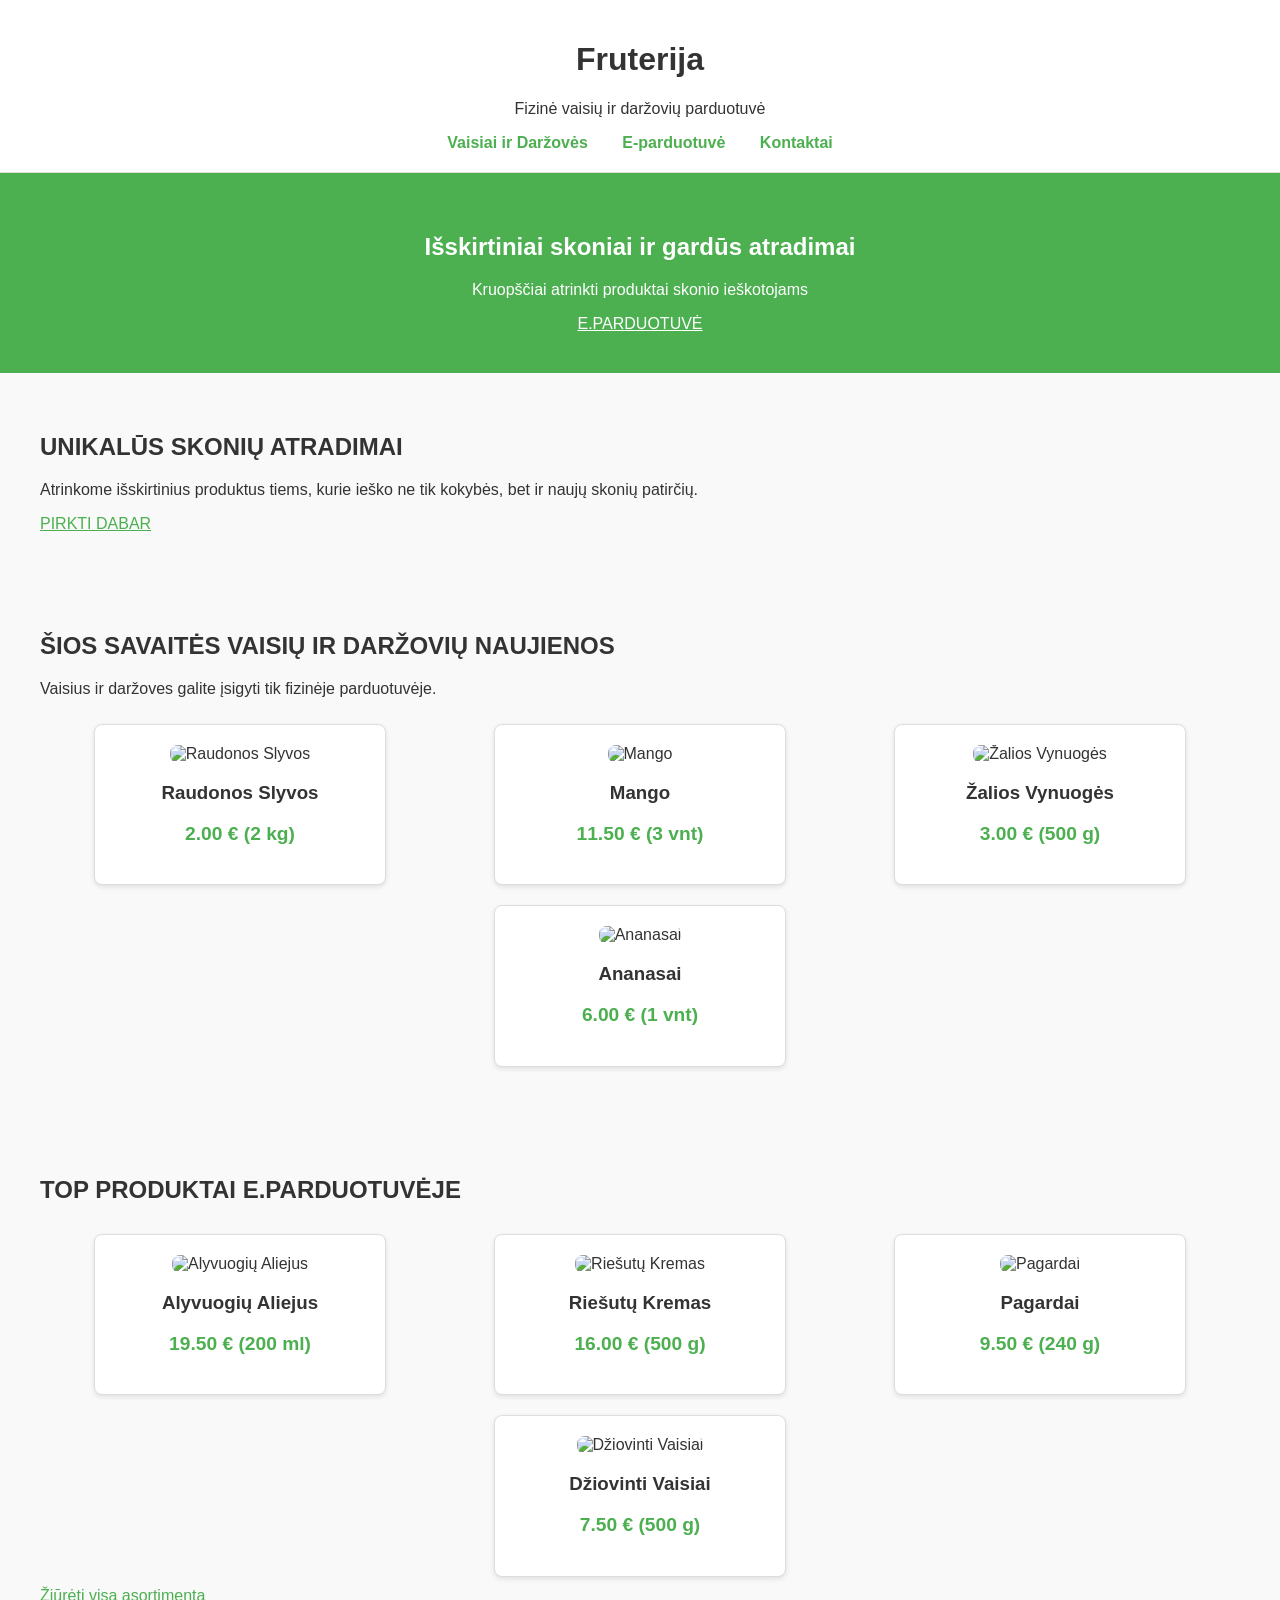
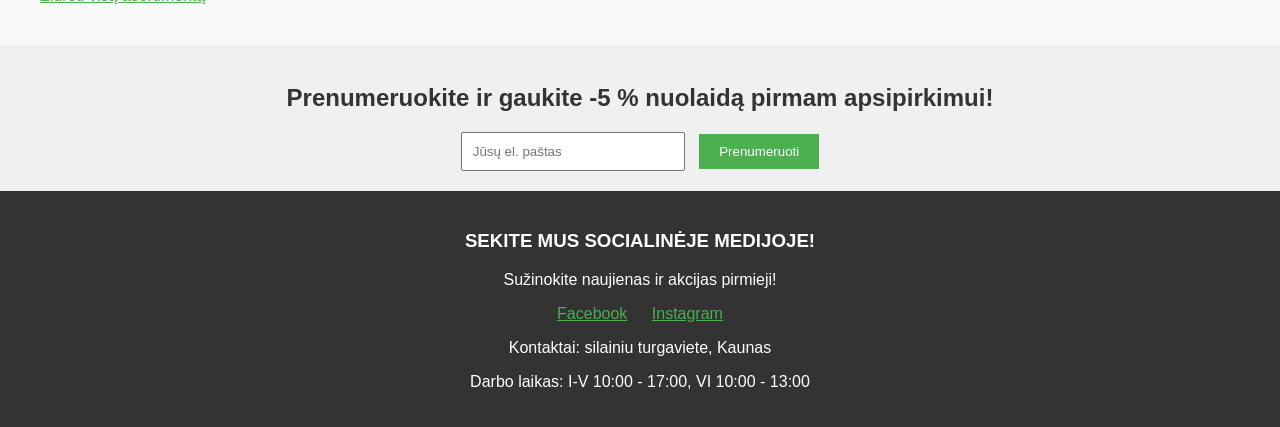
==== index.html @ ceed710e "pirminis variantas Co-authored-by: Copilot <copilot@github.com>" ====
<!DOCTYPE html>
<html lang="lt">
<head>
    <meta charset="UTF-8">
    <meta name="viewport" content="width=device-width, initial-scale=1.0">
    <title>Fruterija - Švieži Vaisiai ir Daržovės</title>
    <style>
        body {
            font-family: Arial, sans-serif;
            margin: 0;
            padding: 0;
            background-color: #f9f9f9;
            color: #333;
        }
        header {
            background-color: #fff;
            padding: 20px;
            text-align: center;
            border-bottom: 1px solid #ddd;
        }
        nav {
            margin-top: 10px;
        }
        nav a {
            margin: 0 15px;
            text-decoration: none;
            color: #4CAF50;
            font-weight: bold;
        }
        .hero {
            background-color: #4CAF50;
            color: white;
            padding: 40px;
            text-align: center;
        }
        .section {
            padding: 40px;
            max-width: 1200px;
            margin: 0 auto;
        }
        .products {
            display: flex;
            flex-wrap: wrap;
            justify-content: space-around;
        }
        .product {
            background: white;
            border: 1px solid #ddd;
            border-radius: 8px;
            margin: 10px;
            padding: 20px;
            width: 250px;
            text-align: center;
            box-shadow: 0 2px 5px rgba(0,0,0,0.1);
        }
        .product img {
            width: 100%;
            height: 150px;
            object-fit: cover;
            border-radius: 8px;
        }
        .price {
            color: #4CAF50;
            font-weight: bold;
            font-size: 1.2em;
        }
        .newsletter {
            background-color: #f0f0f0;
            padding: 20px;
            text-align: center;
        }
        .newsletter input {
            padding: 10px;
            width: 200px;
            margin-right: 10px;
        }
        .newsletter button {
            padding: 10px 20px;
            background-color: #4CAF50;
            color: white;
            border: none;
            cursor: pointer;
        }
        footer {
            background-color: #333;
            color: white;
            text-align: center;
            padding: 20px;
        }
        footer a {
            color: #4CAF50;
            margin: 0 10px;
        }
    </style>
</head>
<body>
    <header>
        <h1>Fruterija</h1>
        <p>Fizinė vaisių ir daržovių parduotuvė</p>
        <nav>
            <a href="#vaisiai">Vaisiai ir Daržovės</a>
            <a href="#eshop">E-parduotuvė</a>
            <a href="#kontaktai">Kontaktai</a>
        </nav>
    </header>

    <div class="hero">
        <h2>Išskirtiniai skoniai ir gardūs atradimai</h2>
        <p>Kruopščiai atrinkti produktai skonio ieškotojams</p>
        <a href="#eshop" style="color: white; text-decoration: underline;">E.PARDUOTUVĖ</a>
    </div>

    <div class="section">
        <h2>UNIKALŪS SKONIŲ ATRADIMAI</h2>
        <p>Atrinkome išskirtinius produktus tiems, kurie ieško ne tik kokybės, bet ir naujų skonių patirčių.</p>
        <a href="#eshop" style="color: #4CAF50; text-decoration: underline;">PIRKTI DABAR</a>
    </div>

    <div class="section" id="vaisiai">
        <h2>ŠIOS SAVAITĖS VAISIŲ IR DARŽOVIŲ NAUJIENOS</h2>
        <p>Vaisius ir daržoves galite įsigyti tik fizinėje parduotuvėje.</p>
        <div class="products">
            <div class="product">
                <img src="https://images.unsplash.com/photo-1571771019784-3ff35f4f4277?w=400" alt="Raudonos Slyvos">
                <h3>Raudonos Slyvos</h3>
                <p class="price">2.00 € (2 kg)</p>
            </div>
            <div class="product">
                <img src="https://images.unsplash.com/photo-1603833665858-e61e17a86224?w=400" alt="Mango">
                <h3>Mango</h3>
                <p class="price">11.50 € (3 vnt)</p>
            </div>
            <div class="product">
                <img src="https://images.unsplash.com/photo-1561136594-7f68413e612?w=400" alt="Žalios Vynuogės">
                <h3>Žalios Vynuogės</h3>
                <p class="price">3.00 € (500 g)</p>
            </div>
            <div class="product">
                <img src="https://images.unsplash.com/photo-1449300079323-02bea8a8a8b6?w=400" alt="Ananasai">
                <h3>Ananasai</h3>
                <p class="price">6.00 € (1 vnt)</p>
            </div>
        </div>
    </div>

    <div class="section" id="eshop">
        <h2>TOP PRODUKTAI E.PARDUOTUVĖJE</h2>
        <div class="products">
            <div class="product">
                <img src="https://images.unsplash.com/photo-1518977676601-b53f82aba655?w=400" alt="Alyvuogių Aliejus">
                <h3>Alyvuogių Aliejus</h3>
                <p class="price">19.50 € (200 ml)</p>
            </div>
            <div class="product">
                <img src="https://images.unsplash.com/photo-1601004890684-d8cbf643f5f2?w=400" alt="Riešutų Kremas">
                <h3>Riešutų Kremas</h3>
                <p class="price">16.00 € (500 g)</p>
            </div>
            <div class="product">
                <img src="https://images.unsplash.com/photo-1514756331096-242fdeb70d4a?w=400" alt="Pagardai">
                <h3>Pagardai</h3>
                <p class="price">9.50 € (240 g)</p>
            </div>
            <div class="product">
                <img src="https://images.unsplash.com/photo-1598170845058-32b9d6a5da37?w=400" alt="Džiovinti Vaisiai">
                <h3>Džiovinti Vaisiai</h3>
                <p class="price">7.50 € (500 g)</p>
            </div>
        </div>
        <a href="#eshop" style="color: #4CAF50; text-decoration: underline;">Žiūrėti visą asortimentą</a>
    </div>

    <div class="newsletter">
        <h2>Prenumeruokite ir gaukite -5 % nuolaidą pirmam apsipirkimui!</h2>
        <input type="email" placeholder="Jūsų el. paštas">
        <button>Prenumeruoti</button>
    </div>

    <footer id="kontaktai">
        <h3>SEKITE MUS SOCIALINĖJE MEDIJOJE!</h3>
        <p>Sužinokite naujienas ir akcijas pirmieji!</p>
        <a href="#">Facebook</a>
        <a href="#">Instagram</a>
        <p>Kontaktai: silainiu turgaviete, Kaunas</p>
        <p>Darbo laikas: I-V 10:00 - 17:00, VI 10:00 - 13:00</p>
    </footer>
</body>
</html>
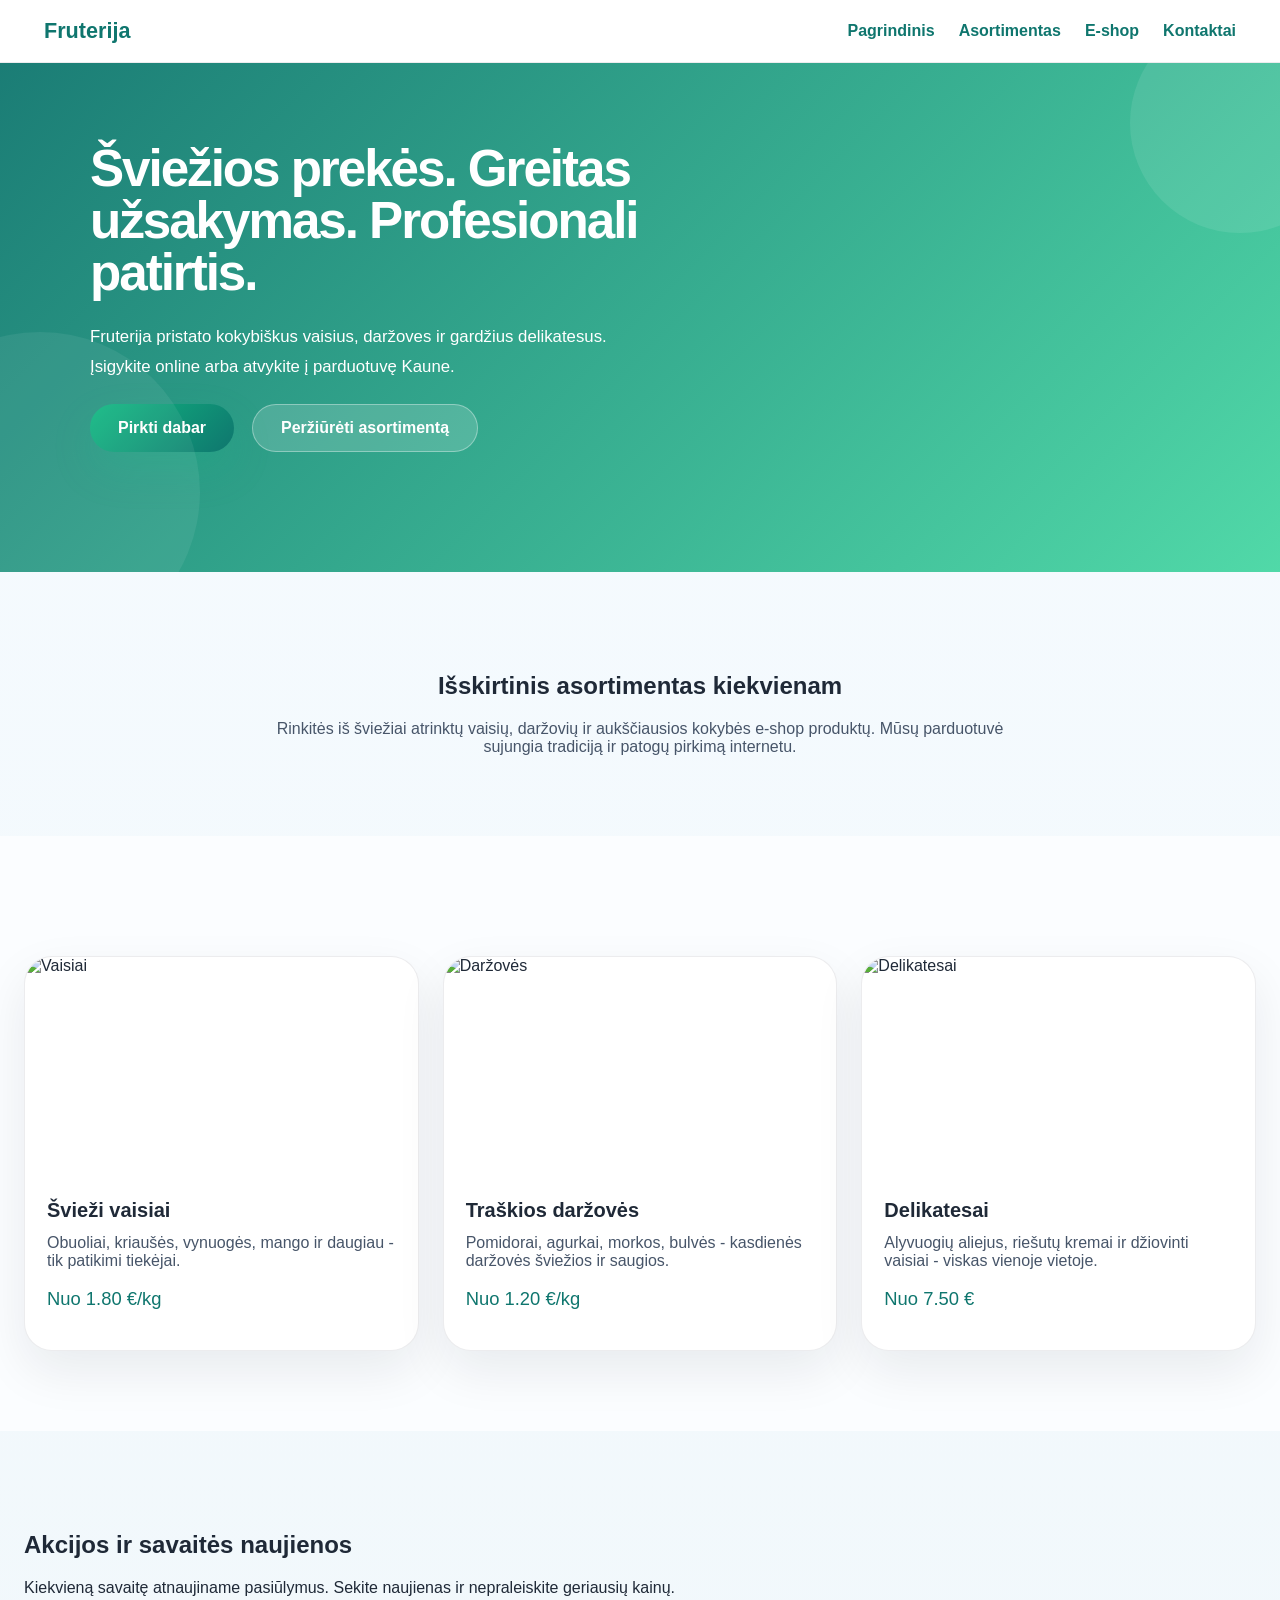
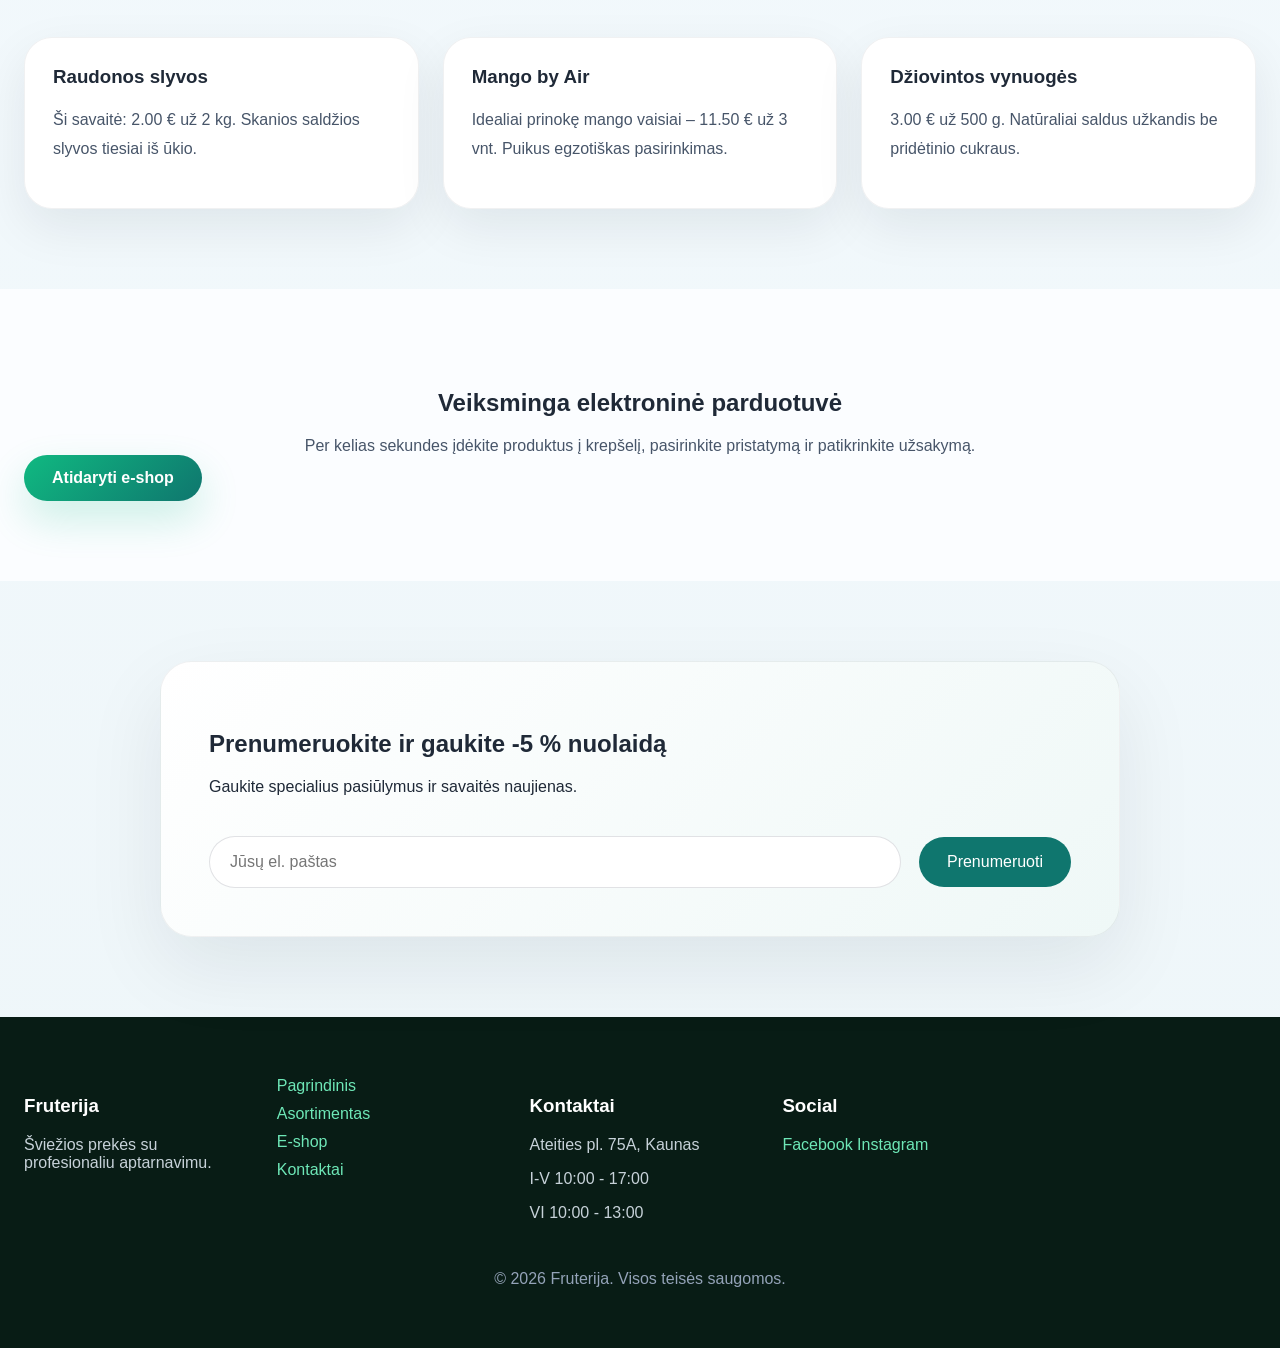
==== commit cc3366e2: "patobulinimas Co-authored-by: Copilot <copilot@github.com>" ====
--- a/index.html
+++ b/index.html
@@ -3,186 +3,134 @@
 <head>
     <meta charset="UTF-8">
     <meta name="viewport" content="width=device-width, initial-scale=1.0">
-    <title>Fruterija - Švieži Vaisiai ir Daržovės</title>
-    <style>
-        body {
-            font-family: Arial, sans-serif;
-            margin: 0;
-            padding: 0;
-            background-color: #f9f9f9;
-            color: #333;
-        }
-        header {
-            background-color: #fff;
-            padding: 20px;
-            text-align: center;
-            border-bottom: 1px solid #ddd;
-        }
-        nav {
-            margin-top: 10px;
-        }
-        nav a {
-            margin: 0 15px;
-            text-decoration: none;
-            color: #4CAF50;
-            font-weight: bold;
-        }
-        .hero {
-            background-color: #4CAF50;
-            color: white;
-            padding: 40px;
-            text-align: center;
-        }
-        .section {
-            padding: 40px;
-            max-width: 1200px;
-            margin: 0 auto;
-        }
-        .products {
-            display: flex;
-            flex-wrap: wrap;
-            justify-content: space-around;
-        }
-        .product {
-            background: white;
-            border: 1px solid #ddd;
-            border-radius: 8px;
-            margin: 10px;
-            padding: 20px;
-            width: 250px;
-            text-align: center;
-            box-shadow: 0 2px 5px rgba(0,0,0,0.1);
-        }
-        .product img {
-            width: 100%;
-            height: 150px;
-            object-fit: cover;
-            border-radius: 8px;
-        }
-        .price {
-            color: #4CAF50;
-            font-weight: bold;
-            font-size: 1.2em;
-        }
-        .newsletter {
-            background-color: #f0f0f0;
-            padding: 20px;
-            text-align: center;
-        }
-        .newsletter input {
-            padding: 10px;
-            width: 200px;
-            margin-right: 10px;
-        }
-        .newsletter button {
-            padding: 10px 20px;
-            background-color: #4CAF50;
-            color: white;
-            border: none;
-            cursor: pointer;
-        }
-        footer {
-            background-color: #333;
-            color: white;
-            text-align: center;
-            padding: 20px;
-        }
-        footer a {
-            color: #4CAF50;
-            margin: 0 10px;
-        }
-    </style>
+    <title>Fruterija - Šviežios prekės ir modernus e-shop</title>
+    <link rel="stylesheet" href="style.css">
 </head>
 <body>
     <header>
-        <h1>Fruterija</h1>
-        <p>Fizinė vaisių ir daržovių parduotuvė</p>
-        <nav>
-            <a href="#vaisiai">Vaisiai ir Daržovės</a>
-            <a href="#eshop">E-parduotuvė</a>
-            <a href="#kontaktai">Kontaktai</a>
-        </nav>
+        <div class="header-inner">
+            <a class="logo" href="index.html">Fruterija</a>
+            <nav class="nav-links">
+                <a href="index.html">Pagrindinis</a>
+                <a href="assortiment.html">Asortimentas</a>
+                <a href="eshop.html">E-shop</a>
+                <a href="contacts.html">Kontaktai</a>
+            </nav>
+        </div>
     </header>
 
-    <div class="hero">
-        <h2>Išskirtiniai skoniai ir gardūs atradimai</h2>
-        <p>Kruopščiai atrinkti produktai skonio ieškotojams</p>
-        <a href="#eshop" style="color: white; text-decoration: underline;">E.PARDUOTUVĖ</a>
-    </div>
-
-    <div class="section">
-        <h2>UNIKALŪS SKONIŲ ATRADIMAI</h2>
-        <p>Atrinkome išskirtinius produktus tiems, kurie ieško ne tik kokybės, bet ir naujų skonių patirčių.</p>
-        <a href="#eshop" style="color: #4CAF50; text-decoration: underline;">PIRKTI DABAR</a>
-    </div>
-
-    <div class="section" id="vaisiai">
-        <h2>ŠIOS SAVAITĖS VAISIŲ IR DARŽOVIŲ NAUJIENOS</h2>
-        <p>Vaisius ir daržoves galite įsigyti tik fizinėje parduotuvėje.</p>
-        <div class="products">
-            <div class="product">
-                <img src="https://images.unsplash.com/photo-1571771019784-3ff35f4f4277?w=400" alt="Raudonos Slyvos">
-                <h3>Raudonos Slyvos</h3>
-                <p class="price">2.00 € (2 kg)</p>
-            </div>
-            <div class="product">
-                <img src="https://images.unsplash.com/photo-1603833665858-e61e17a86224?w=400" alt="Mango">
-                <h3>Mango</h3>
-                <p class="price">11.50 € (3 vnt)</p>
-            </div>
-            <div class="product">
-                <img src="https://images.unsplash.com/photo-1561136594-7f68413e612?w=400" alt="Žalios Vynuogės">
-                <h3>Žalios Vynuogės</h3>
-                <p class="price">3.00 € (500 g)</p>
-            </div>
-            <div class="product">
-                <img src="https://images.unsplash.com/photo-1449300079323-02bea8a8a8b6?w=400" alt="Ananasai">
-                <h3>Ananasai</h3>
-                <p class="price">6.00 € (1 vnt)</p>
+    <section class="hero">
+        <div class="hero-inner">
+            <div class="hero-copy">
+                <h1>Šviežios prekės. Greitas užsakymas. Profesionali patirtis.</h1>
+                <p>Fruterija pristato kokybiškus vaisius, daržoves ir gardžius delikatesus. Įsigykite online arba atvykite į parduotuvę Kaune.</p>
+                <div class="hero-actions">
+                    <a class="btn btn-primary" href="eshop.html">Pirkti dabar</a>
+                    <a class="btn btn-secondary" href="assortiment.html">Peržiūrėti asortimentą</a>
+                </div>
             </div>
         </div>
-    </div>
+    </section>
 
-    <div class="section" id="eshop">
-        <h2>TOP PRODUKTAI E.PARDUOTUVĖJE</h2>
-        <div class="products">
-            <div class="product">
-                <img src="https://images.unsplash.com/photo-1518977676601-b53f82aba655?w=400" alt="Alyvuogių Aliejus">
-                <h3>Alyvuogių Aliejus</h3>
-                <p class="price">19.50 € (200 ml)</p>
+    <section class="section title-center">
+        <h2>Išskirtinis asortimentas kiekvienam</h2>
+        <p>Rinkitės iš šviežiai atrinktų vaisių, daržovių ir aukščiausios kokybės e-shop produktų. Mūsų parduotuvė sujungia tradiciją ir patogų pirkimą internetu.</p>
+    </section>
+
+    <section class="section section-light">
+        <div class="grid-products">
+            <article class="product-card">
+                <img src="https://images.unsplash.com/photo-1506806732259-39c2d0268443?w=800" alt="Vaisiai">
+                <div class="product-card-content">
+                    <h3>Švieži vaisiai</h3>
+                    <p>Obuoliai, kriaušės, vynuogės, mango ir daugiau - tik patikimi tiekėjai.</p>
+                    <span class="price">Nuo 1.80 €/kg</span>
+                </div>
+            </article>
+            <article class="product-card">
+                <img src="https://images.unsplash.com/photo-1528825871115-3581a5387919?w=800" alt="Daržovės">
+                <div class="product-card-content">
+                    <h3>Traškios daržovės</h3>
+                    <p>Pomidorai, agurkai, morkos, bulvės - kasdienės daržovės šviežios ir saugios.</p>
+                    <span class="price">Nuo 1.20 €/kg</span>
+                </div>
+            </article>
+            <article class="product-card">
+                <img src="https://images.unsplash.com/photo-1514516870920-443c3047d11f?w=800" alt="Delikatesai">
+                <div class="product-card-content">
+                    <h3>Delikatesai</h3>
+                    <p>Alyvuogių aliejus, riešutų kremai ir džiovinti vaisiai - viskas vienoje vietoje.</p>
+                    <span class="price">Nuo 7.50 €</span>
+                </div>
+            </article>
+        </div>
+    </section>
+
+    <section class="section">
+        <div class="title-center">
+            <h2>Akcijos ir savaitės naujienos</h2>
+            <p>Kiekvieną savaitę atnaujiname pasiūlymus. Sekite naujienas ir nepraleiskite geriausių kainų.</p>
+        </div>
+        <div class="feature-grid">
+            <div class="card">
+                <h3>Raudonos slyvos</h3>
+                <p>Ši savaitė: 2.00 € už 2 kg. Skanios saldžios slyvos tiesiai iš ūkio.</p>
             </div>
-            <div class="product">
-                <img src="https://images.unsplash.com/photo-1601004890684-d8cbf643f5f2?w=400" alt="Riešutų Kremas">
-                <h3>Riešutų Kremas</h3>
-                <p class="price">16.00 € (500 g)</p>
+            <div class="card">
+                <h3>Mango by Air</h3>
+                <p>Idealiai prinokę mango vaisiai – 11.50 € už 3 vnt. Puikus egzotiškas pasirinkimas.</p>
             </div>
-            <div class="product">
-                <img src="https://images.unsplash.com/photo-1514756331096-242fdeb70d4a?w=400" alt="Pagardai">
-                <h3>Pagardai</h3>
-                <p class="price">9.50 € (240 g)</p>
-            </div>
-            <div class="product">
-                <img src="https://images.unsplash.com/photo-1598170845058-32b9d6a5da37?w=400" alt="Džiovinti Vaisiai">
-                <h3>Džiovinti Vaisiai</h3>
-                <p class="price">7.50 € (500 g)</p>
+            <div class="card">
+                <h3>Džiovintos vynuogės</h3>
+                <p>3.00 € už 500 g. Natūraliai saldus užkandis be pridėtinio cukraus.</p>
             </div>
         </div>
-        <a href="#eshop" style="color: #4CAF50; text-decoration: underline;">Žiūrėti visą asortimentą</a>
-    </div>
+    </section>
 
-    <div class="newsletter">
-        <h2>Prenumeruokite ir gaukite -5 % nuolaidą pirmam apsipirkimui!</h2>
-        <input type="email" placeholder="Jūsų el. paštas">
-        <button>Prenumeruoti</button>
-    </div>
+    <section class="section section-light title-center">
+        <h2>Veiksminga elektroninė parduotuvė</h2>
+        <p>Per kelias sekundes įdėkite produktus į krepšelį, pasirinkite pristatymą ir patikrinkite užsakymą.</p>
+        <a class="btn btn-primary" href="eshop.html">Atidaryti e-shop</a>
+    </section>
 
-    <footer id="kontaktai">
-        <h3>SEKITE MUS SOCIALINĖJE MEDIJOJE!</h3>
-        <p>Sužinokite naujienas ir akcijas pirmieji!</p>
-        <a href="#">Facebook</a>
-        <a href="#">Instagram</a>
-        <p>Kontaktai: silainiu turgaviete, Kaunas</p>
-        <p>Darbo laikas: I-V 10:00 - 17:00, VI 10:00 - 13:00</p>
+    <section class="section newsletter">
+        <div class="newsletter-card">
+            <div>
+                <h2>Prenumeruokite ir gaukite -5 % nuolaidą</h2>
+                <p>Gaukite specialius pasiūlymus ir savaitės naujienas.</p>
+            </div>
+            <div class="newsletter-row">
+                <input type="email" placeholder="Jūsų el. paštas">
+                <button>Prenumeruoti</button>
+            </div>
+        </div>
+    </section>
+
+    <footer class="footer">
+        <div class="footer-inner">
+            <div>
+                <h3>Fruterija</h3>
+                <p>Šviežios prekės su profesionaliu aptarnavimu.</p>
+            </div>
+            <div class="footer-links">
+                <a href="index.html">Pagrindinis</a>
+                <a href="assortiment.html">Asortimentas</a>
+                <a href="eshop.html">E-shop</a>
+                <a href="contacts.html">Kontaktai</a>
+            </div>
+            <div>
+                <h3>Kontaktai</h3>
+                <p>Ateities pl. 75A, Kaunas</p>
+                <p>I-V 10:00 - 17:00</p>
+                <p>VI 10:00 - 13:00</p>
+            </div>
+            <div>
+                <h3>Social</h3>
+                <a href="#">Facebook</a>
+                <a href="#">Instagram</a>
+            </div>
+            <div class="copy">© 2026 Fruterija. Visos teisės saugomos.</div>
+        </div>
     </footer>
 </body>
 </html>
--- a/style.css
+++ b/style.css
@@ -0,0 +1,297 @@
+* {
+    box-sizing: border-box;
+}
+body {
+    margin: 0;
+    font-family: 'Inter', Arial, sans-serif;
+    background: linear-gradient(180deg, #f6fbff 0%, #eef6f9 100%);
+    color: #1f2937;
+}
+a {
+    text-decoration: none;
+    color: inherit;
+}
+img {
+    max-width: 100%;
+    display: block;
+}
+button,
+input,
+textarea {
+    font: inherit;
+}
+header {
+    position: sticky;
+    top: 0;
+    z-index: 20;
+    background: rgba(255,255,255,0.95);
+    backdrop-filter: blur(10px);
+    border-bottom: 1px solid rgba(15,23,42,0.08);
+}
+.header-inner {
+    max-width: 1240px;
+    margin: 0 auto;
+    display: flex;
+    align-items: center;
+    justify-content: space-between;
+    padding: 18px 24px;
+}
+.logo {
+    font-size: 1.35rem;
+    font-weight: 800;
+    color: #0f766e;
+}
+.nav-links {
+    display: flex;
+    gap: 24px;
+    flex-wrap: wrap;
+}
+.nav-links a {
+    color: #0f766e;
+    font-weight: 600;
+    transition: color 0.2s ease;
+}
+.nav-links a:hover {
+    color: #134e4a;
+}
+.hero {
+    position: relative;
+    overflow: hidden;
+    background: linear-gradient(135deg, rgba(15,118,110,0.95) 0%, rgba(52,211,153,0.85) 100%);
+    color: white;
+    padding: 80px 24px 120px;
+}
+.hero::before,
+.hero::after {
+    content: '';
+    position: absolute;
+    border-radius: 50%;
+    opacity: 0.45;
+}
+.hero::before {
+    width: 220px;
+    height: 220px;
+    right: -70px;
+    top: -50px;
+    background: rgba(255,255,255,0.20);
+}
+.hero::after {
+    width: 320px;
+    height: 320px;
+    left: -120px;
+    bottom: -80px;
+    background: rgba(255,255,255,0.15);
+}
+.hero-inner {
+    max-width: 1100px;
+    margin: 0 auto;
+    display: grid;
+    gap: 32px;
+    align-items: center;
+}
+.hero-copy {
+    max-width: 560px;
+}
+.hero-copy h1 {
+    font-size: clamp(2.75rem, 4vw, 4rem);
+    line-height: 1.02;
+    letter-spacing: -0.04em;
+    margin: 0;
+}
+.hero-copy p {
+    margin: 22px 0;
+    font-size: 1.05rem;
+    line-height: 1.8;
+    max-width: 46rem;
+}
+.hero-actions {
+    display: flex;
+    gap: 18px;
+    flex-wrap: wrap;
+}
+.btn {
+    display: inline-flex;
+    align-items: center;
+    justify-content: center;
+    border: none;
+    border-radius: 999px;
+    padding: 14px 28px;
+    cursor: pointer;
+    transition: transform 0.25s ease, box-shadow 0.25s ease;
+    font-weight: 700;
+}
+.btn-primary {
+    background: linear-gradient(135deg, #10b981 0%, #0f766e 100%);
+    color: white;
+    box-shadow: 0 18px 40px rgba(16,185,129,0.2);
+}
+.btn-primary:hover {
+    transform: translateY(-2px);
+}
+.btn-secondary {
+    background: rgba(255,255,255,0.16);
+    color: white;
+    border: 1px solid rgba(255,255,255,0.35);
+}
+.btn-secondary:hover {
+    transform: translateY(-2px);
+    background: rgba(255,255,255,0.24);
+}
+.feature-grid {
+    display: grid;
+    grid-template-columns: repeat(auto-fit, minmax(250px, 1fr));
+    gap: 24px;
+    margin-top: 40px;
+}
+.card {
+    background: rgba(255,255,255,0.95);
+    border-radius: 28px;
+    padding: 28px;
+    box-shadow: 0 18px 50px rgba(15,23,42,0.08);
+    border: 1px solid rgba(15,23,42,0.06);
+}
+.card h3 {
+    margin-top: 0;
+}
+.card p {
+    line-height: 1.8;
+    color: #475569;
+}
+.section {
+    position: relative;
+    padding: 80px 24px;
+}
+.section-light {
+    background: #fbfdff;
+}
+.section.title-center h2 {
+    text-align: center;
+}
+.section.title-center p {
+    text-align: center;
+    max-width: 760px;
+    margin: 16px auto 0;
+    color: #475569;
+}
+.grid-products {
+    display: grid;
+    gap: 24px;
+    grid-template-columns: repeat(auto-fit, minmax(260px, 1fr));
+    margin-top: 40px;
+}
+.product-card {
+    position: relative;
+    overflow: hidden;
+    border-radius: 28px;
+    background: white;
+    border: 1px solid rgba(15,23,42,0.08);
+    box-shadow: 0 20px 50px rgba(15,23,42,0.08);
+}
+.product-card img {
+    height: 220px;
+    width: 100%;
+    object-fit: cover;
+}
+.product-card-content {
+    padding: 22px;
+}
+.product-card h3 {
+    margin: 0;
+    font-size: 1.25rem;
+}
+.product-card p {
+    color: #475569;
+    margin: 12px 0 18px;
+}
+.product-card .price {
+    display: block;
+    margin-bottom: 18px;
+    color: #0f766e;
+    font-size: 1.15rem;
+}
+.product-card .btn-outline {
+    background: none;
+    border: 1px solid #0f766e;
+    color: #0f766e;
+}
+.product-card .btn-outline:hover {
+    background: #ecfdf5;
+}
+.newsletter-card {
+    max-width: 960px;
+    margin: 0 auto;
+    display: grid;
+    gap: 24px;
+    background: linear-gradient(135deg, #ffffff 0%, #eff8f7 100%);
+    border-radius: 32px;
+    padding: 48px;
+    box-shadow: 0 30px 80px rgba(15,23,42,0.08);
+    border: 1px solid rgba(15,23,42,0.06);
+}
+.newsletter-row {
+    display: grid;
+    grid-template-columns: 1fr auto;
+    gap: 18px;
+    align-items: center;
+}
+.newsletter input {
+    width: 100%;
+    border: 1px solid rgba(15,23,42,0.12);
+    border-radius: 999px;
+    padding: 16px 20px;
+    outline: none;
+}
+.newsletter button {
+    border-radius: 999px;
+    background: #0f766e;
+    color: white;
+    border: none;
+    padding: 16px 28px;
+    cursor: pointer;
+}
+.newsletter button:hover {
+    opacity: 0.95;
+}
+.footer {
+    background: #081c15;
+    color: #c7d2d9;
+    padding: 60px 24px;
+}
+.footer-inner {
+    max-width: 1240px;
+    margin: 0 auto;
+    display: grid;
+    gap: 32px;
+    grid-template-columns: repeat(auto-fit, minmax(220px, 1fr));
+}
+.footer h3 {
+    color: white;
+}
+.footer a {
+    color: #6ee7b7;
+}
+.footer .footer-links {
+    display: flex;
+    flex-direction: column;
+    gap: 10px;
+}
+.footer .copy {
+    text-align: center;
+    grid-column: 1 / -1;
+    color: #94a3b8;
+}
+@media (max-width: 820px) {
+    .hero {
+        padding: 60px 16px 100px;
+    }
+    .header-inner,
+    .section,
+    .newsletter-card,
+    .footer-inner {
+        padding-left: 16px;
+        padding-right: 16px;
+    }
+    .newsletter-row {
+        grid-template-columns: 1fr;
+    }
+}
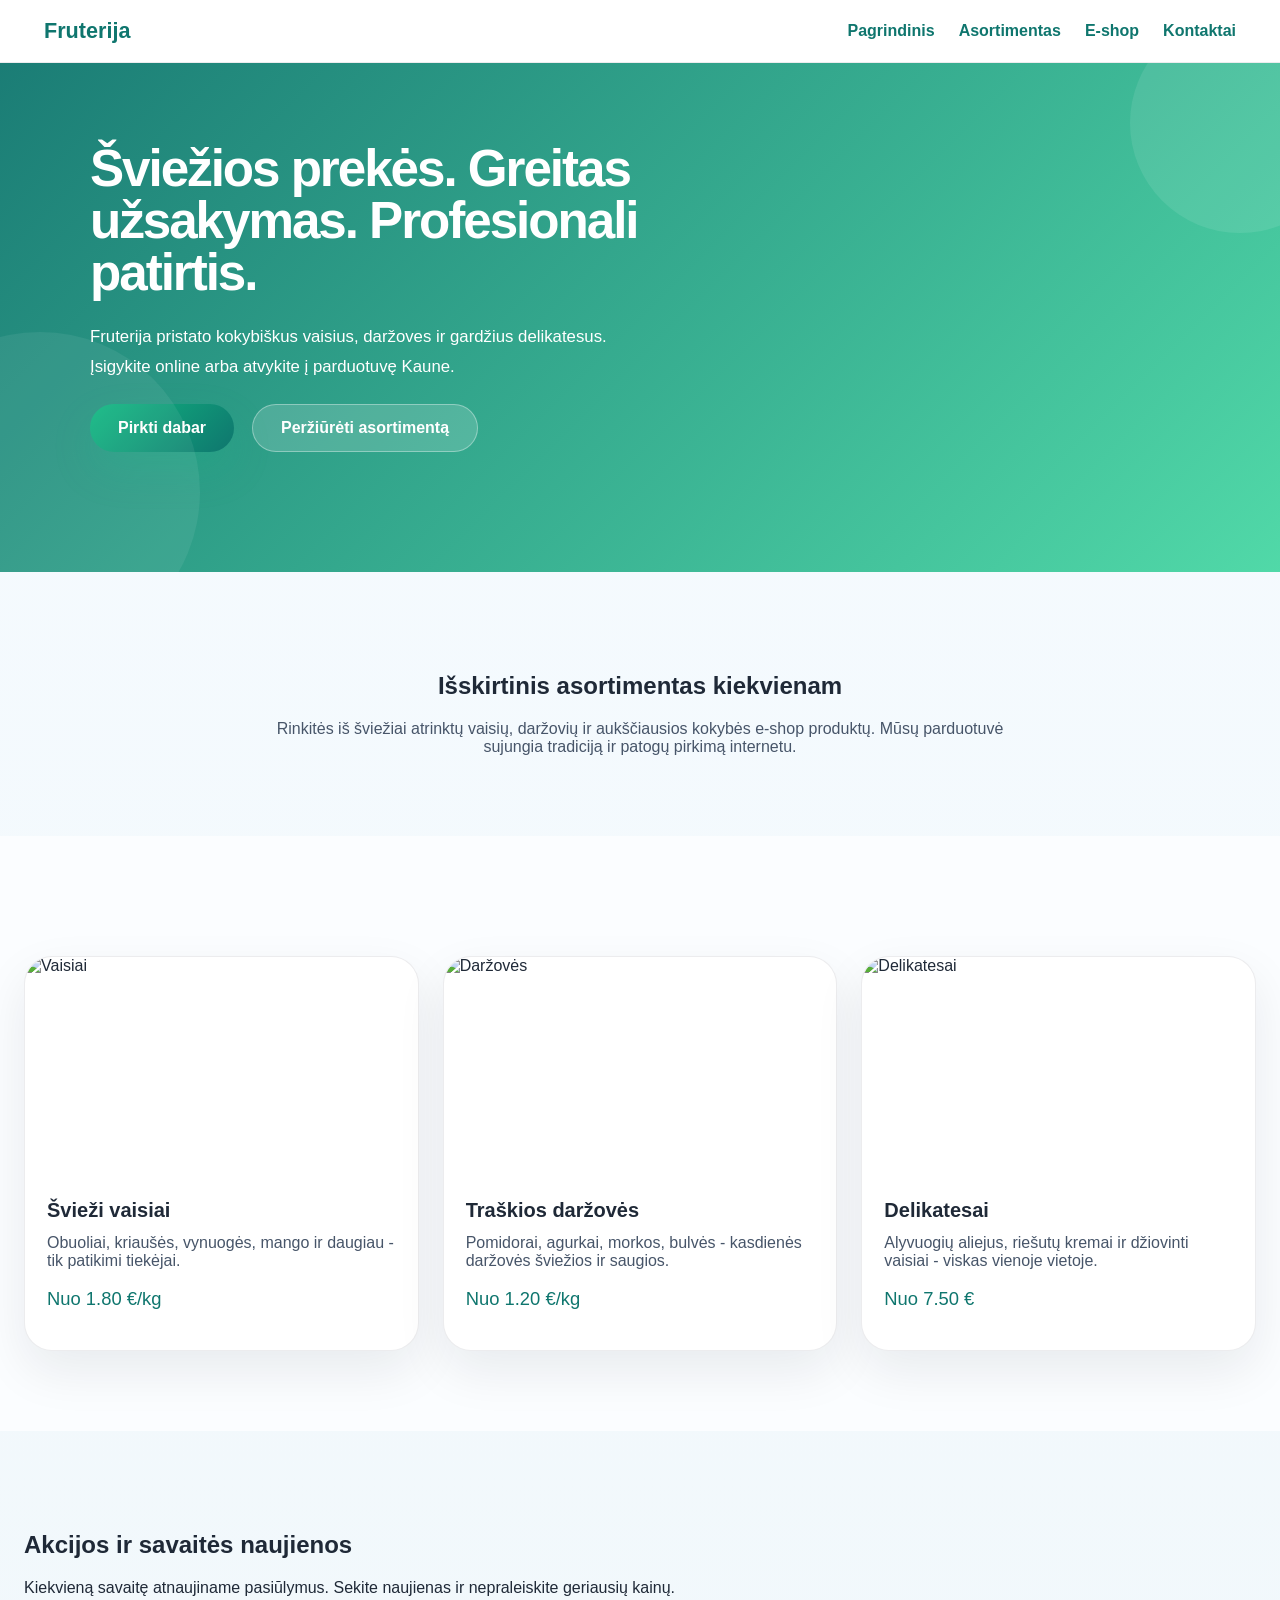
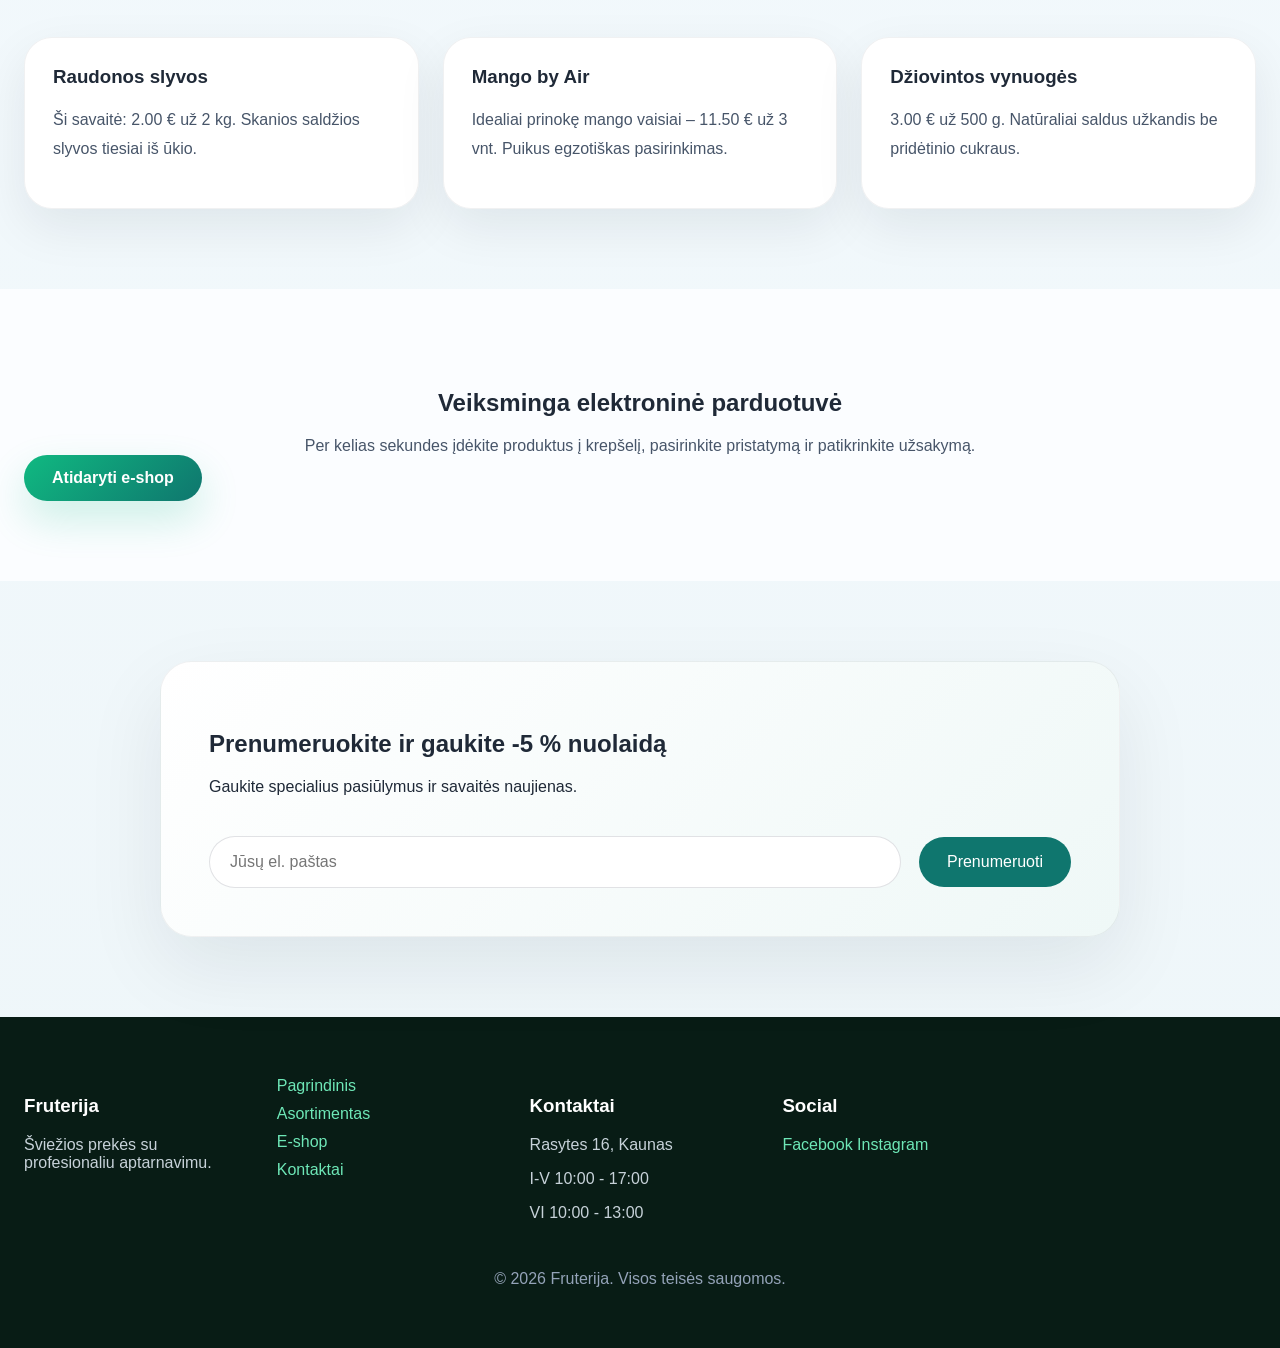
==== commit 33f93ffe: "a Co-authored-by: Copilot <copilot@github.com>" ====
--- a/index.html
+++ b/index.html
@@ -3,7 +3,7 @@
 <head>
     <meta charset="UTF-8">
     <meta name="viewport" content="width=device-width, initial-scale=1.0">
-    <title>Fruterija - Šviežios prekės ir modernus e-shop</title>
+    <title>Vaisių parduotuvė - Šviežios prekės ir modernus e-shop</title>
     <link rel="stylesheet" href="style.css">
 </head>
 <body>
@@ -120,7 +120,7 @@
             </div>
             <div>
                 <h3>Kontaktai</h3>
-                <p>Ateities pl. 75A, Kaunas</p>
+                <p>Rasytes 16, Kaunas</p>
                 <p>I-V 10:00 - 17:00</p>
                 <p>VI 10:00 - 13:00</p>
             </div>
--- a/style.css
+++ b/style.css
@@ -178,6 +178,46 @@
     gap: 24px;
     grid-template-columns: repeat(auto-fit, minmax(260px, 1fr));
     margin-top: 40px;
+}
+.profile-highlight {
+    background: linear-gradient(135deg, #fdf7f0 0%, #fffaf5 100%);
+}
+.profile-card {
+    max-width: 1120px;
+    margin: 0 auto;
+    display: grid;
+    grid-template-columns: 320px 1fr;
+    gap: 30px;
+    align-items: center;
+    padding: 40px 24px;
+    border-radius: 32px;
+    background: white;
+    box-shadow: 0 24px 60px rgba(15,23,42,0.08);
+    border: 1px solid rgba(15,23,42,0.08);
+}
+.profile-avatar {
+    width: 100%;
+    border-radius: 28px;
+    object-fit: cover;
+    min-height: 360px;
+}
+.profile-copy {
+    display: grid;
+    gap: 16px;
+}
+.profile-copy h2 {
+    margin: 0;
+    font-size: clamp(1.9rem, 2.5vw, 2.4rem);
+    line-height: 1.1;
+}
+.profile-copy p {
+    margin: 0;
+    color: #475569;
+    line-height: 1.8;
+}
+.profile-guidance {
+    color: #0f766e;
+    font-weight: 700;
 }
 .product-card {
     position: relative;
